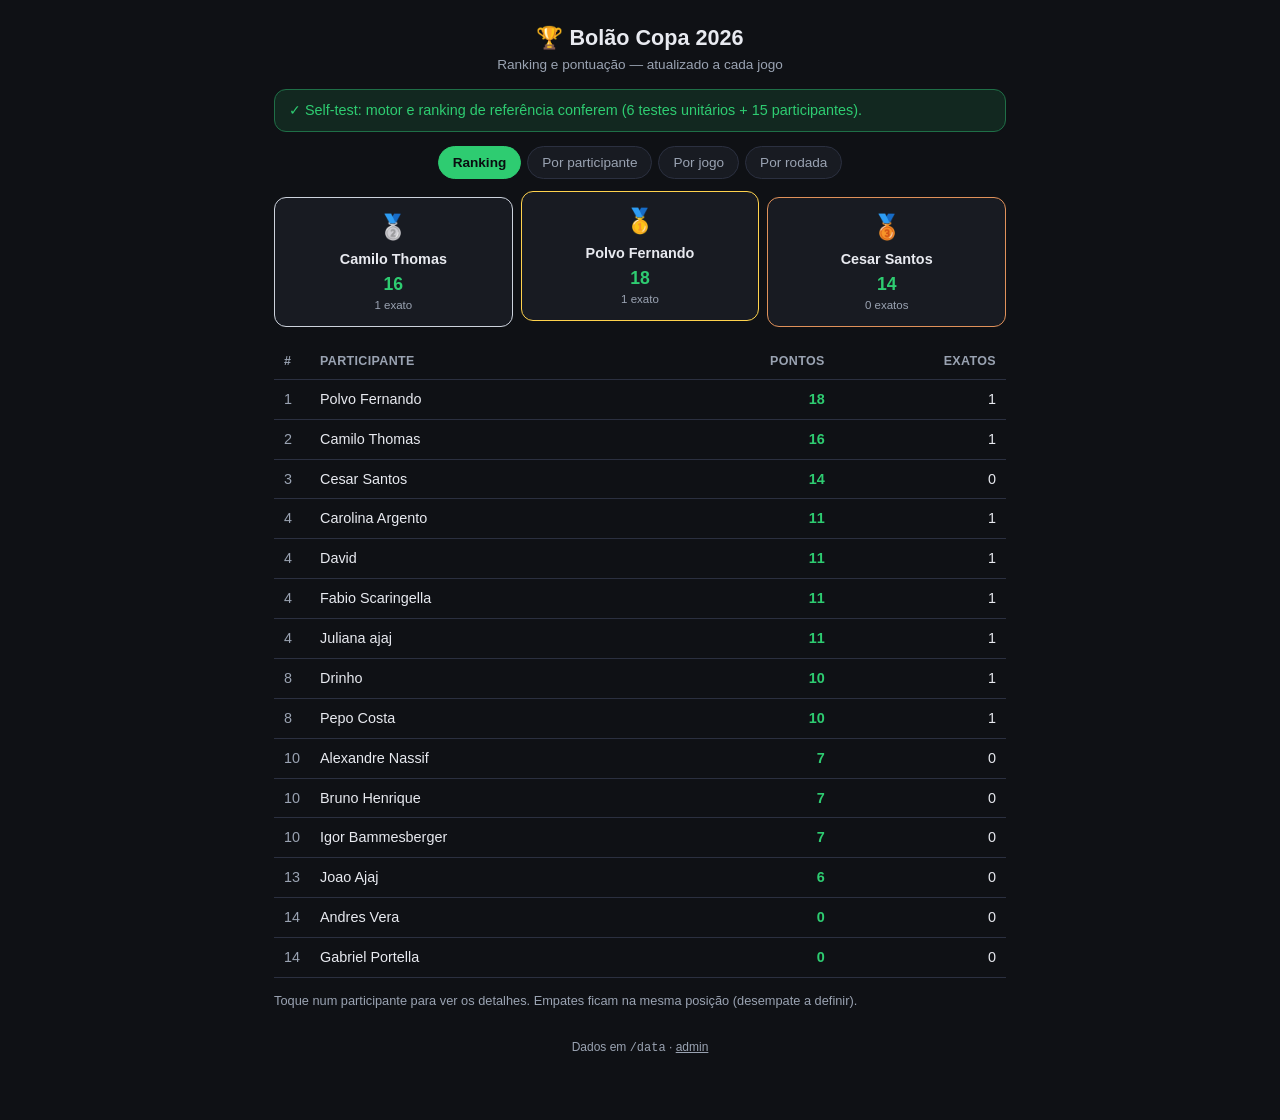
==== index.html @ 22351861 "Calculadora estática do Bolão Copa 2026 App 100% estático (HTML/CSS/JS puro, sem build, sem dependên" ====
<!DOCTYPE html>
<html lang="pt-BR">
<head>
  <meta charset="UTF-8" />
  <meta name="viewport" content="width=device-width, initial-scale=1" />
  <title>Bolão Copa 2026 — Ranking</title>
  <link rel="stylesheet" href="style.css" />
</head>
<body>
  <div class="wrap">
    <header class="app-head">
      <h1>🏆 Bolão Copa 2026</h1>
      <div class="sub">Ranking e pontuação — atualizado a cada jogo</div>
    </header>

    <div id="selftest"></div>
    <div id="conflicts"></div>

    <nav class="tabs" id="tabs">
      <button data-view="ranking" class="active">Ranking</button>
      <button data-view="participant">Por participante</button>
      <button data-view="game">Por jogo</button>
      <button data-view="round">Por rodada</button>
    </nav>

    <main id="app"><p class="center muted">Carregando…</p></main>

    <footer class="app-foot">
      Dados em <code>/data</code> · <a href="admin.html">admin</a>
    </footer>
  </div>

  <script src="engine.js"></script>
  <script src="app.js"></script>
</body>
</html>
---- style.css ----
:root {
  --bg: #0f1115;
  --surface: #181b22;
  --surface-2: #20242e;
  --border: #2b3040;
  --text: #e8eaf0;
  --muted: #9aa3b2;
  --accent: #2ecc71;
  --accent-dim: #1f6f47;
  --gold: #ffd34d;
  --silver: #cdd3dd;
  --bronze: #e0915a;
  --bad: #ff6b6b;
  --warn: #ffb454;
  --radius: 12px;
  --shadow: 0 4px 16px rgba(0,0,0,.35);
}

* { box-sizing: border-box; }
html, body { margin: 0; padding: 0; }
body {
  background: var(--bg);
  color: var(--text);
  font-family: -apple-system, BlinkMacSystemFont, "Segoe UI", Roboto, Helvetica, Arial, sans-serif;
  line-height: 1.45;
  -webkit-font-smoothing: antialiased;
}

.wrap { max-width: 760px; margin: 0 auto; padding: 16px 14px 64px; }

header.app-head { text-align: center; margin-bottom: 14px; }
header.app-head h1 { font-size: 1.35rem; margin: 6px 0 2px; }
header.app-head .sub { color: var(--muted); font-size: .85rem; }

/* Banners */
.banner { border-radius: var(--radius); padding: 10px 14px; margin: 10px 0; font-size: .9rem; }
.banner.ok { background: rgba(46,204,113,.12); border: 1px solid var(--accent-dim); color: var(--accent); }
.banner.fail { background: rgba(255,107,107,.12); border: 1px solid var(--bad); color: var(--bad); }
.banner.warn { background: rgba(255,180,84,.12); border: 1px solid var(--warn); color: var(--warn); }
.banner ul { margin: 6px 0 0; padding-left: 18px; }

/* Tabs / nav */
nav.tabs { display: flex; gap: 6px; flex-wrap: wrap; justify-content: center; margin: 14px 0 18px; }
nav.tabs button {
  background: var(--surface); color: var(--muted); border: 1px solid var(--border);
  padding: 8px 14px; border-radius: 999px; font-size: .85rem; cursor: pointer; transition: .15s;
}
nav.tabs button:hover { color: var(--text); }
nav.tabs button.active { background: var(--accent); color: #0a0d10; border-color: var(--accent); font-weight: 600; }

.controls { margin: 0 0 14px; }
select, input[type=text], textarea {
  background: var(--surface-2); color: var(--text); border: 1px solid var(--border);
  border-radius: 8px; padding: 9px 11px; font-size: .92rem; width: 100%; font-family: inherit;
}
label.field { display: block; font-size: .8rem; color: var(--muted); margin: 0 0 5px; }

/* Podium */
.podium { display: grid; grid-template-columns: repeat(3, 1fr); gap: 8px; align-items: end; margin-bottom: 16px; }
.podium .slot { background: var(--surface); border: 1px solid var(--border); border-radius: var(--radius); padding: 12px 8px; text-align: center; }
.podium .slot .medal { font-size: 1.5rem; }
.podium .slot .pname { font-weight: 600; font-size: .9rem; margin: 4px 0 2px; word-break: break-word; }
.podium .slot .ppts { color: var(--accent); font-weight: 700; font-size: 1.1rem; }
.podium .slot .pex { color: var(--muted); font-size: .72rem; }
.podium .slot.p1 { border-color: var(--gold); transform: translateY(-6px); }
.podium .slot.p2 { border-color: var(--silver); }
.podium .slot.p3 { border-color: var(--bronze); }

/* Tables */
table { width: 100%; border-collapse: collapse; font-size: .9rem; }
th, td { padding: 9px 10px; text-align: left; border-bottom: 1px solid var(--border); }
th { color: var(--muted); font-weight: 600; font-size: .78rem; text-transform: uppercase; letter-spacing: .03em; }
td.num, th.num { text-align: right; font-variant-numeric: tabular-nums; }
tr.clickable { cursor: pointer; }
tr.clickable:hover td { background: var(--surface-2); }
.rank-pos { color: var(--muted); width: 28px; }
.pts-strong { color: var(--accent); font-weight: 700; }

.card { background: var(--surface); border: 1px solid var(--border); border-radius: var(--radius); padding: 14px; margin-bottom: 12px; box-shadow: var(--shadow); }
.card h3 { margin: 0 0 4px; font-size: 1rem; }
.card .meta { color: var(--muted); font-size: .8rem; margin-bottom: 8px; }

.pill { display: inline-block; padding: 1px 8px; border-radius: 999px; font-size: .72rem; border: 1px solid var(--border); color: var(--muted); }
.pill.exact { background: rgba(255,211,77,.14); border-color: var(--gold); color: var(--gold); }
.pill.pending { background: var(--surface-2); }
.pill.zero { opacity: .6; }

.score-chip { font-variant-numeric: tabular-nums; font-weight: 600; }
.muted { color: var(--muted); }
.small { font-size: .8rem; }
.center { text-align: center; }
.mt { margin-top: 14px; }
.breakdown { color: var(--muted); font-size: .76rem; }

a.backlink { color: var(--accent); cursor: pointer; font-size: .85rem; display: inline-block; margin-bottom: 10px; }

footer.app-foot { text-align: center; color: var(--muted); font-size: .75rem; margin-top: 28px; }
footer.app-foot a { color: var(--muted); }

/* Admin */
.admin-row { display: flex; gap: 8px; flex-wrap: wrap; }
button.btn {
  background: var(--accent); color: #0a0d10; border: none; border-radius: 8px;
  padding: 10px 16px; font-size: .9rem; font-weight: 600; cursor: pointer;
}
button.btn.secondary { background: var(--surface-2); color: var(--text); border: 1px solid var(--border); }
textarea.code { font-family: ui-monospace, "Cascadia Code", Consolas, monospace; min-height: 220px; white-space: pre; }
.spacer { height: 10px; }
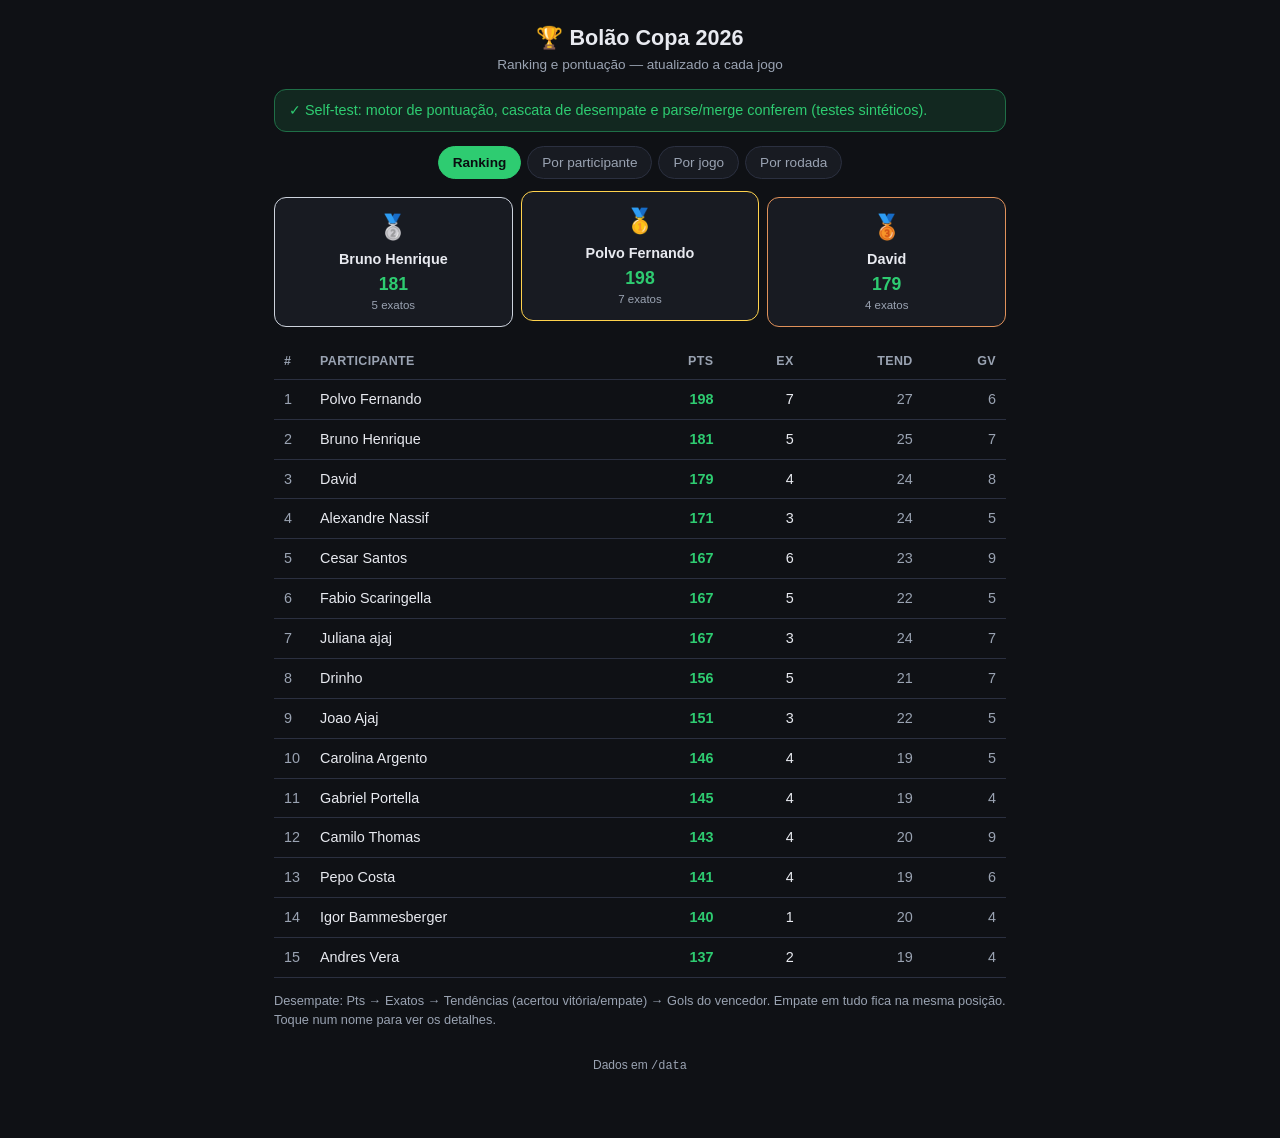
==== commit 6b0f49c6: "palpites: bandeiras coladas ao nome, sem setinhas, auto-save, pontuação nos fechados; remove admin -" ====
--- a/index.html
+++ b/index.html
@@ -26,7 +26,7 @@
     <main id="app"><p class="center muted">Carregando…</p></main>
 
     <footer class="app-foot">
-      Dados em <code>/data</code> · <a href="admin.html">admin</a>
+      Dados em <code>/data</code>
     </footer>
   </div>
 
--- a/style.css
+++ b/style.css
@@ -55,6 +55,11 @@
 }
 label.field { display: block; font-size: .8rem; color: var(--muted); margin: 0 0 5px; }
 
+/* Inputs de placar: sem as setinhas do number */
+input.score-input { -moz-appearance: textfield; appearance: textfield; }
+input.score-input::-webkit-outer-spin-button,
+input.score-input::-webkit-inner-spin-button { -webkit-appearance: none; margin: 0; }
+
 /* Podium */
 .podium { display: grid; grid-template-columns: repeat(3, 1fr); gap: 8px; align-items: end; margin-bottom: 16px; }
 .podium .slot { background: var(--surface); border: 1px solid var(--border); border-radius: var(--radius); padding: 12px 8px; text-align: center; }
@@ -82,8 +87,12 @@
 
 .pill { display: inline-block; padding: 1px 8px; border-radius: 999px; font-size: .72rem; border: 1px solid var(--border); color: var(--muted); }
 .pill.exact { background: rgba(255,211,77,.14); border-color: var(--gold); color: var(--gold); }
+.pill.tend { background: rgba(46,204,113,.12); border-color: var(--accent-dim); color: var(--accent); }
+.pill.gv { background: rgba(120,170,255,.12); border-color: #4a6bbf; color: #8fb0ff; }
 .pill.pending { background: var(--surface-2); }
 .pill.zero { opacity: .6; }
+.chips { display: inline-flex; flex-wrap: wrap; gap: 4px; margin-top: 4px; }
+.chips:empty { display: none; }
 
 .score-chip { font-variant-numeric: tabular-nums; font-weight: 600; }
 .muted { color: var(--muted); }
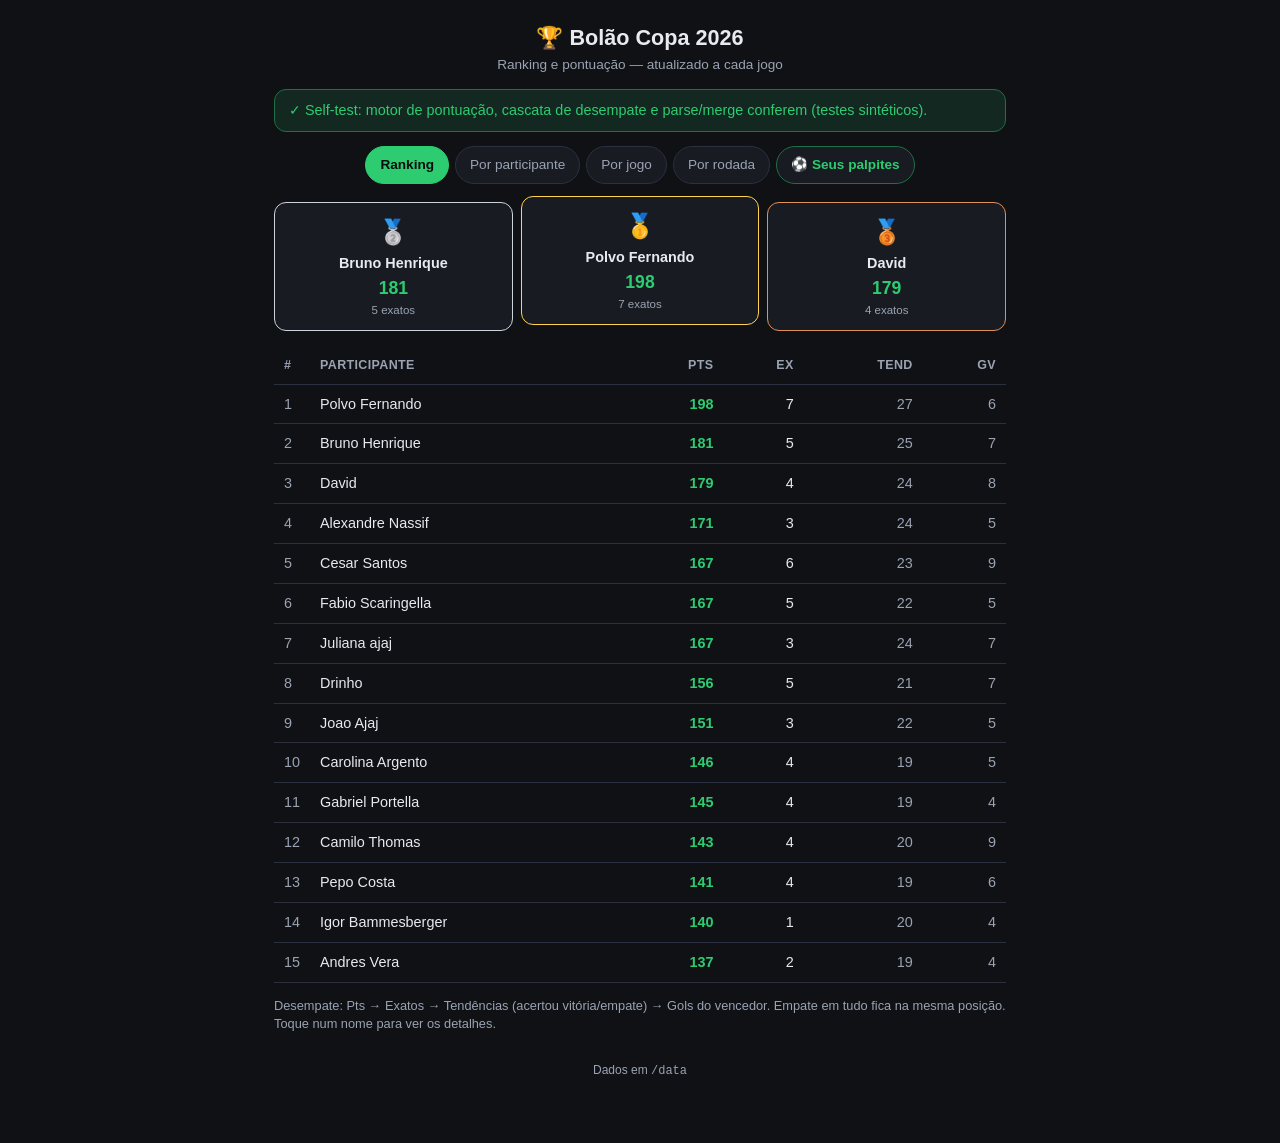
==== commit fba5e853: "index: aba "⚽ Seus palpites" no nav, levando ao palpites.html Link estilizado como aba (não <button>" ====
--- a/index.html
+++ b/index.html
@@ -21,6 +21,7 @@
       <button data-view="participant">Por participante</button>
       <button data-view="game">Por jogo</button>
       <button data-view="round">Por rodada</button>
+      <a class="tab-link" href="palpites.html">⚽ Seus palpites</a>
     </nav>
 
     <main id="app"><p class="center muted">Carregando…</p></main>
--- a/style.css
+++ b/style.css
@@ -47,6 +47,13 @@
 }
 nav.tabs button:hover { color: var(--text); }
 nav.tabs button.active { background: var(--accent); color: #0a0d10; border-color: var(--accent); font-weight: 600; }
+/* Aba-link (vai para palpites.html): destaque verde p/ sinalizar a ação */
+nav.tabs a.tab-link {
+  background: var(--surface); color: var(--accent); border: 1px solid var(--accent-dim);
+  padding: 8px 14px; border-radius: 999px; font-size: .85rem; cursor: pointer;
+  transition: .15s; text-decoration: none; display: inline-block; font-weight: 600;
+}
+nav.tabs a.tab-link:hover { background: var(--accent); color: #0a0d10; border-color: var(--accent); }
 
 .controls { margin: 0 0 14px; }
 select, input[type=text], textarea {
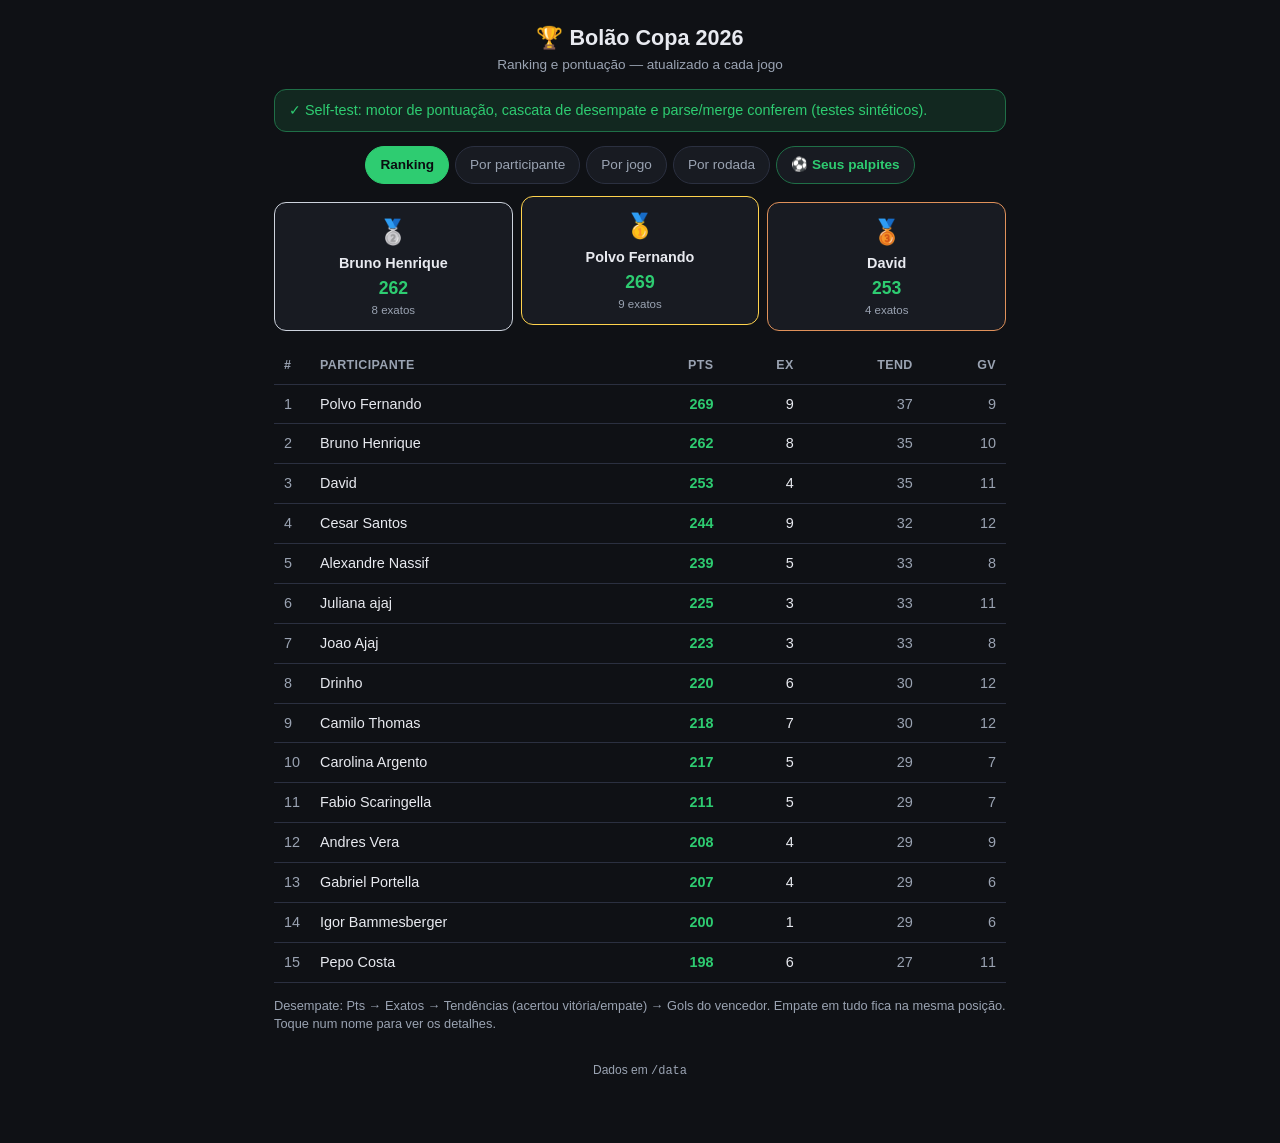
==== commit 63bde8c5: "Placares quase-realtime via Supabase Worker passa a buscar football-data (ao vivo + final) e faz ups" ====
--- a/index.html
+++ b/index.html
@@ -31,6 +31,7 @@
     </footer>
   </div>
 
+  <script src="supabase-config.js"></script>
   <script src="engine.js"></script>
   <script src="app.js"></script>
 </body>
--- a/style.css
+++ b/style.css
@@ -98,6 +98,18 @@
 .pill.gv { background: rgba(120,170,255,.12); border-color: #4a6bbf; color: #8fb0ff; }
 .pill.pending { background: var(--surface-2); }
 .pill.zero { opacity: .6; }
+/* Ao vivo (placar parcial / ranking provisório) */
+.pill.live { background: rgba(255,107,107,.16); border-color: var(--bad); color: var(--bad); font-weight: 600; animation: livepulse 1.6s ease-in-out infinite; }
+.pill.live.mini { margin-left: 6px; font-size: .62rem; padding: 0 6px; text-transform: lowercase; }
+.banner.live-banner { background: rgba(255,107,107,.10); border: 1px solid var(--bad); color: var(--bad); }
+@keyframes livepulse { 0%,100% { opacity: 1; } 50% { opacity: .55; } }
+/* Resultado mandante/empate/visitante (view "Por jogo") */
+.out-home { color: var(--accent); }
+.out-draw { color: var(--gold); }
+.out-away { color: var(--bad); }
+.pill.out-home { background: rgba(46,204,113,.14); border-color: var(--accent-dim); color: var(--accent); }
+.pill.out-draw { background: rgba(255,211,77,.14); border-color: var(--gold); color: var(--gold); }
+.pill.out-away { background: rgba(255,107,107,.14); border-color: var(--bad); color: var(--bad); }
 .chips { display: inline-flex; flex-wrap: wrap; gap: 4px; margin-top: 4px; }
 .chips:empty { display: none; }
 
@@ -107,6 +119,25 @@
 .center { text-align: center; }
 .mt { margin-top: 14px; }
 .breakdown { color: var(--muted); font-size: .76rem; }
+
+/* Distribuição de palpites do grupo (view "Por jogo") */
+.block-head { display: flex; align-items: center; justify-content: space-between; margin-bottom: 10px; }
+.block-head strong { font-size: .95rem; }
+.distbar { display: flex; height: 8px; border-radius: 999px; overflow: hidden; background: var(--surface-2); }
+.distbar > i { display: block; height: 100%; }
+.fill-home { background: var(--accent); }
+.fill-draw { background: var(--gold); }
+.fill-away { background: var(--bad); }
+.outcome-grid { display: grid; grid-template-columns: repeat(3, 1fr); gap: 8px; margin-top: 12px; text-align: center; align-items: start; }
+.outcome-grid img { margin: 0 auto; }
+.outcome-grid .ocount { font-size: 1.3rem; font-weight: 700; margin-top: 4px; }
+.outcome-grid .olabel { font-size: .68rem; color: var(--muted); text-transform: uppercase; letter-spacing: .03em; }
+.outcome-grid .opct { display: inline-block; margin-top: 4px; padding: 1px 8px; border-radius: 999px; font-size: .8rem; font-weight: 600; border: 1px solid var(--border); }
+.scorerow { display: flex; align-items: center; gap: 8px; margin: 7px 0; }
+.scorerow .track { flex: 1; height: 8px; border-radius: 999px; background: var(--surface-2); overflow: hidden; }
+.scorerow .track > i { display: block; height: 100%; }
+.scorerow .spct { min-width: 34px; text-align: right; font-size: .8rem; color: var(--muted); font-variant-numeric: tabular-nums; }
+.scorerow .scount { min-width: 20px; text-align: right; color: var(--muted); font-variant-numeric: tabular-nums; }
 
 a.backlink { color: var(--accent); cursor: pointer; font-size: .85rem; display: inline-block; margin-bottom: 10px; }
 
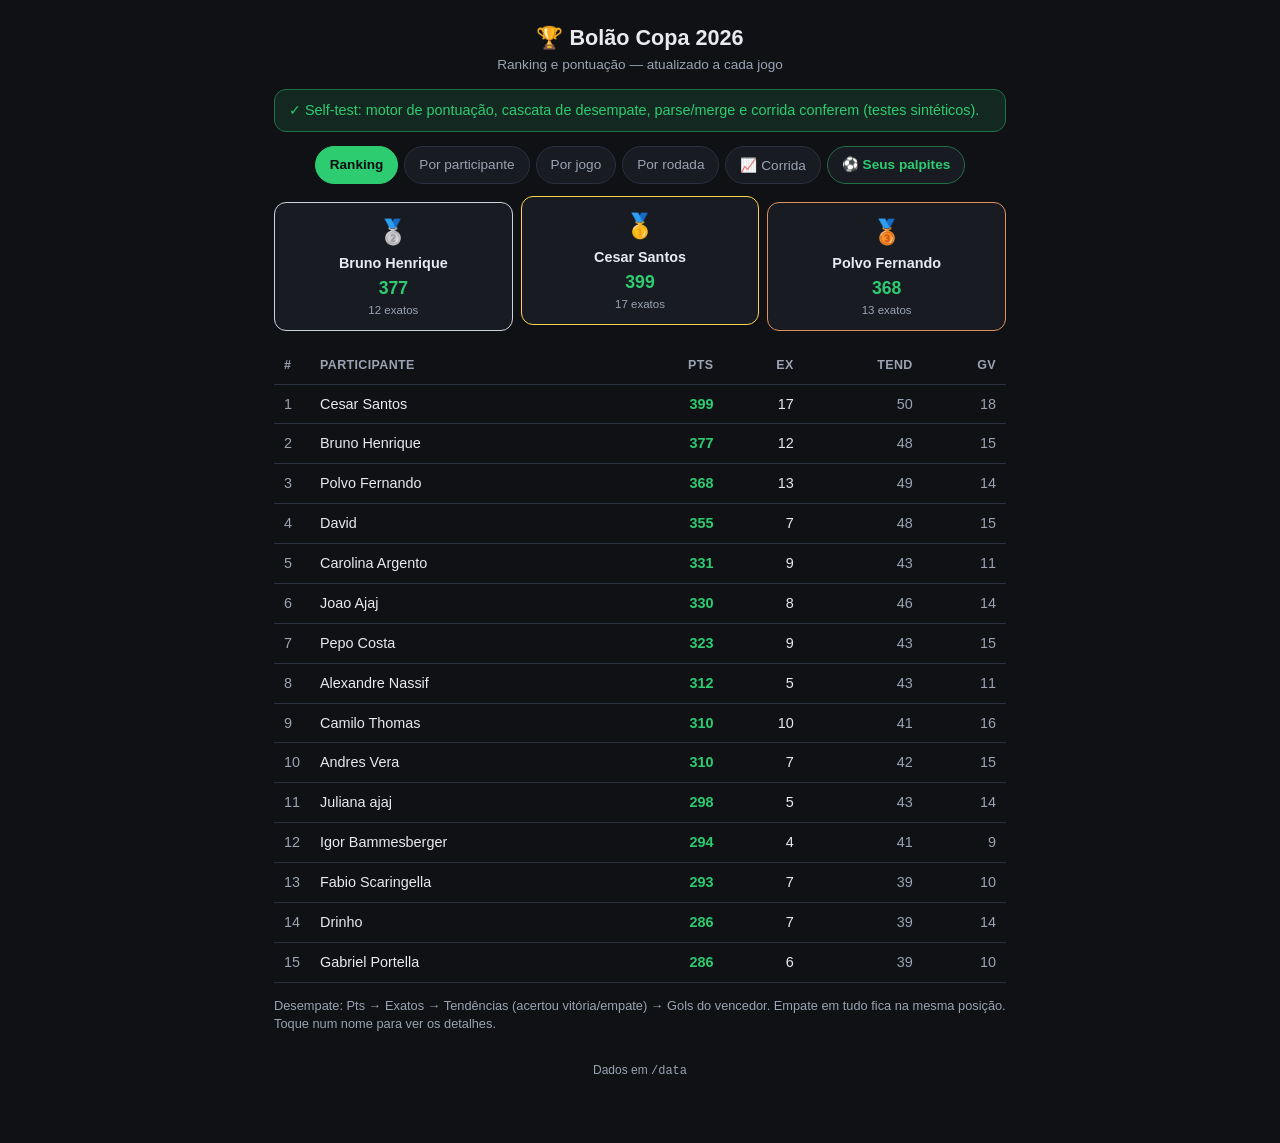
==== commit 5b47d177: "Adiciona aba Corrida: gráfico animado da evolução dos pontos Linha cumulativa jogo a jogo (ordem cro" ====
--- a/index.html
+++ b/index.html
@@ -21,6 +21,7 @@
       <button data-view="participant">Por participante</button>
       <button data-view="game">Por jogo</button>
       <button data-view="round">Por rodada</button>
+      <button data-view="race">📈 Corrida</button>
       <a class="tab-link" href="palpites.html">⚽ Seus palpites</a>
     </nav>
 
--- a/style.css
+++ b/style.css
@@ -96,6 +96,7 @@
 .pill.exact { background: rgba(255,211,77,.14); border-color: var(--gold); color: var(--gold); }
 .pill.tend { background: rgba(46,204,113,.12); border-color: var(--accent-dim); color: var(--accent); }
 .pill.gv { background: rgba(120,170,255,.12); border-color: #4a6bbf; color: #8fb0ff; }
+.pill.classif { background: rgba(186,120,255,.14); border-color: #7d4ab0; color: #c79bff; }
 .pill.pending { background: var(--surface-2); }
 .pill.zero { opacity: .6; }
 /* Ao vivo (placar parcial / ranking provisório) */
@@ -151,5 +152,47 @@
   padding: 10px 16px; font-size: .9rem; font-weight: 600; cursor: pointer;
 }
 button.btn.secondary { background: var(--surface-2); color: var(--text); border: 1px solid var(--border); }
+button.btn.secondary.active { border-color: var(--accent); color: var(--accent); background: rgba(46,204,113,.12); }
 textarea.code { font-family: ui-monospace, "Cascadia Code", Consolas, monospace; min-height: 220px; white-space: pre; }
 .spacer { height: 10px; }
+
+/* ---------------- View: Corrida (gráfico de linhas animado) ---------------- */
+.view-title { font-size: 1.05rem; margin: 2px 0 12px; }
+
+.race-svg {
+  width: 100%; height: auto; display: block;
+  background: var(--surface); border: 1px solid var(--border);
+  border-radius: var(--radius); overflow: visible;
+}
+.race-grid { stroke: var(--border); stroke-width: 1; opacity: .5; vector-effect: non-scaling-stroke; }
+.race-axis-line { stroke: var(--border); stroke-width: 1.5; vector-effect: non-scaling-stroke; }
+.race-axis { fill: var(--muted); font-size: 15px; font-variant-numeric: tabular-nums; }
+.race-cursor { stroke: var(--muted); stroke-width: 1; stroke-dasharray: 4 4; opacity: .55; vector-effect: non-scaling-stroke; }
+
+.race-line {
+  stroke-width: 2; opacity: .9; stroke-linejoin: round; stroke-linecap: round;
+  vector-effect: non-scaling-stroke; transition: opacity .15s;
+}
+/* destaque: ao focar um participante, esmaece os demais */
+.race-svg.has-focus .race-line { opacity: .1; }
+.race-svg.has-focus .race-line.focused { opacity: 1; stroke-width: 3.5; }
+.race-focus-label { font-size: 16px; font-weight: 700; paint-order: stroke; stroke: var(--bg); stroke-width: 3px; }
+
+.race-controls { display: flex; align-items: center; gap: 12px; margin: 12px 0 6px; flex-wrap: wrap; }
+.race-play {
+  background: var(--accent); color: #0a0d10; border: none; border-radius: 999px;
+  padding: 7px 16px; font-size: .85rem; font-weight: 600; cursor: pointer; flex: none;
+}
+.race-play:hover { filter: brightness(1.08); }
+.race-slider { flex: 1; min-width: 160px; accent-color: var(--accent); cursor: pointer; }
+.race-step { flex: none; font-variant-numeric: tabular-nums; }
+
+.race-legend { display: flex; flex-wrap: wrap; gap: 6px; margin-top: 10px; }
+.race-chip {
+  display: inline-flex; align-items: center; gap: 6px; cursor: default;
+  background: var(--surface-2); border: 1px solid var(--border);
+  border-radius: 999px; padding: 3px 10px; font-size: .78rem; color: var(--muted);
+  transition: .15s;
+}
+.race-chip:hover, .race-chip.on { color: var(--text); border-color: var(--muted); }
+.race-dot { width: 10px; height: 10px; border-radius: 50%; flex: none; }
